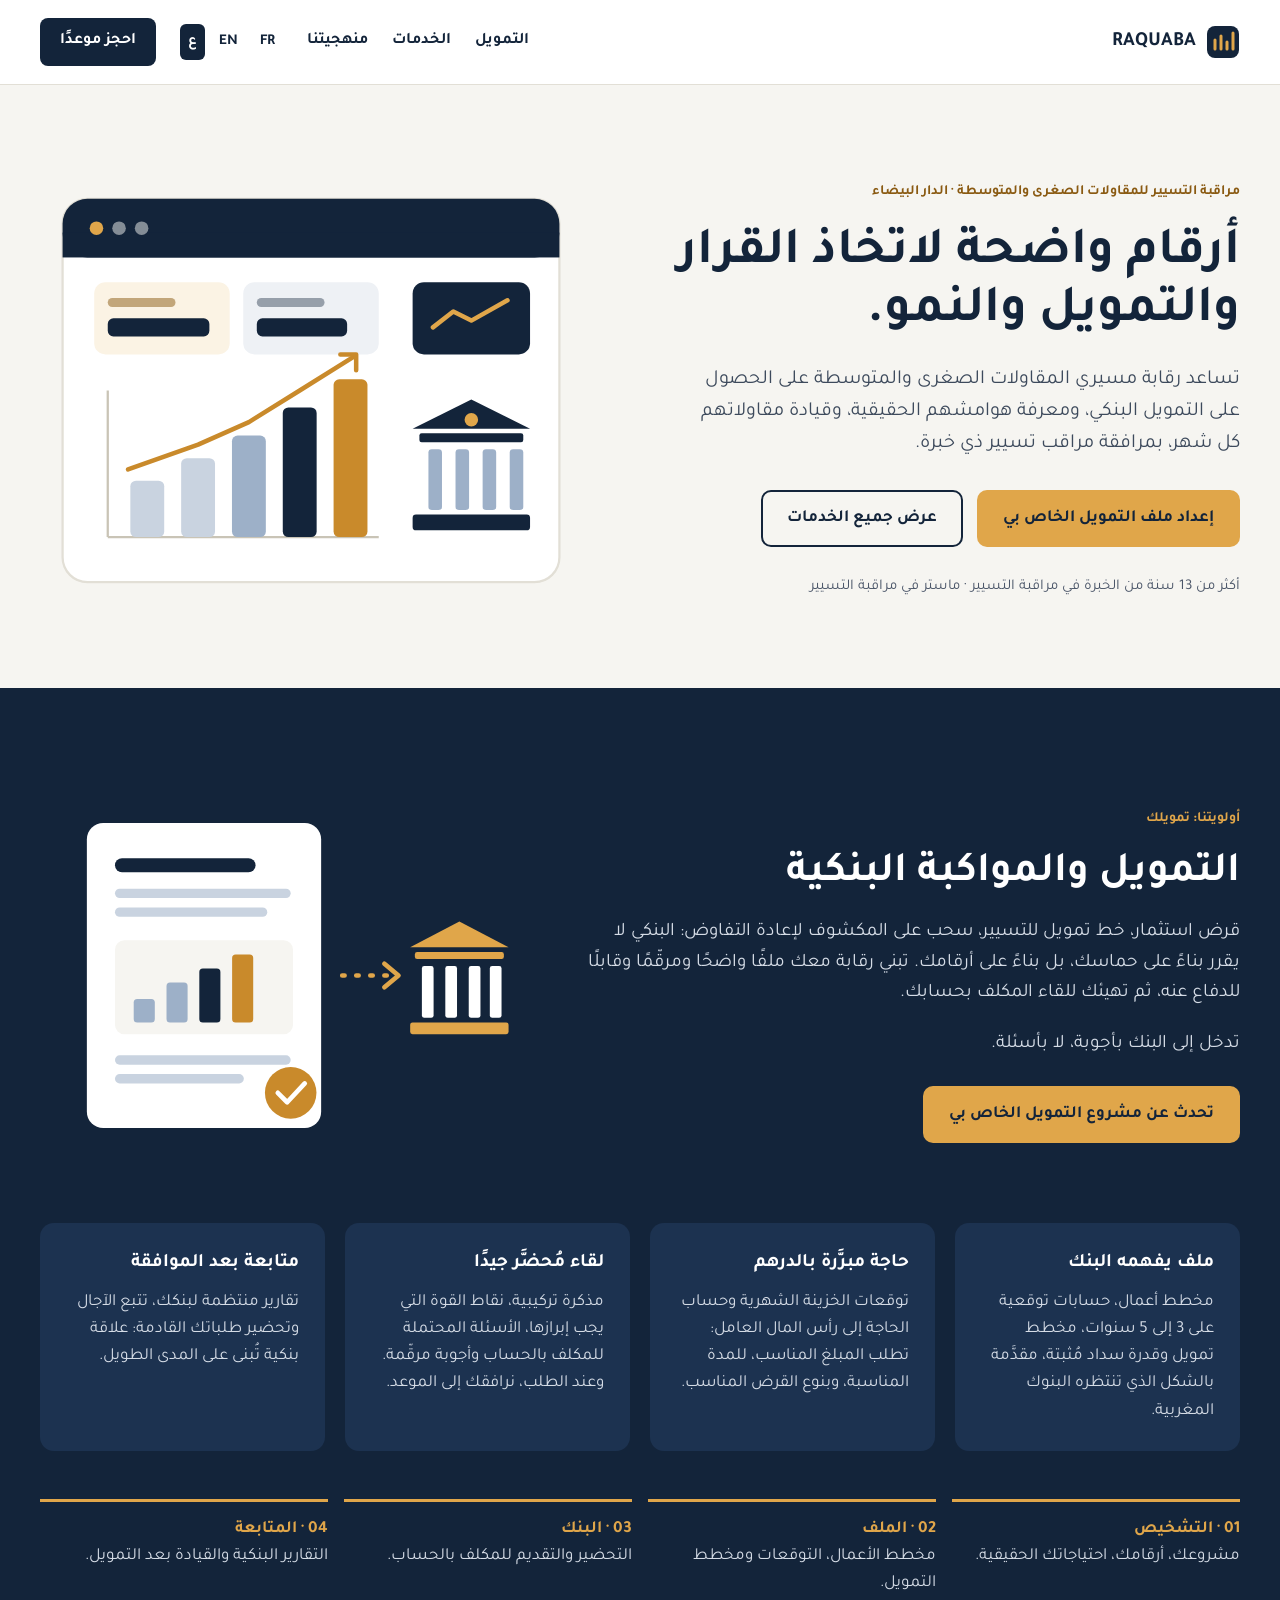
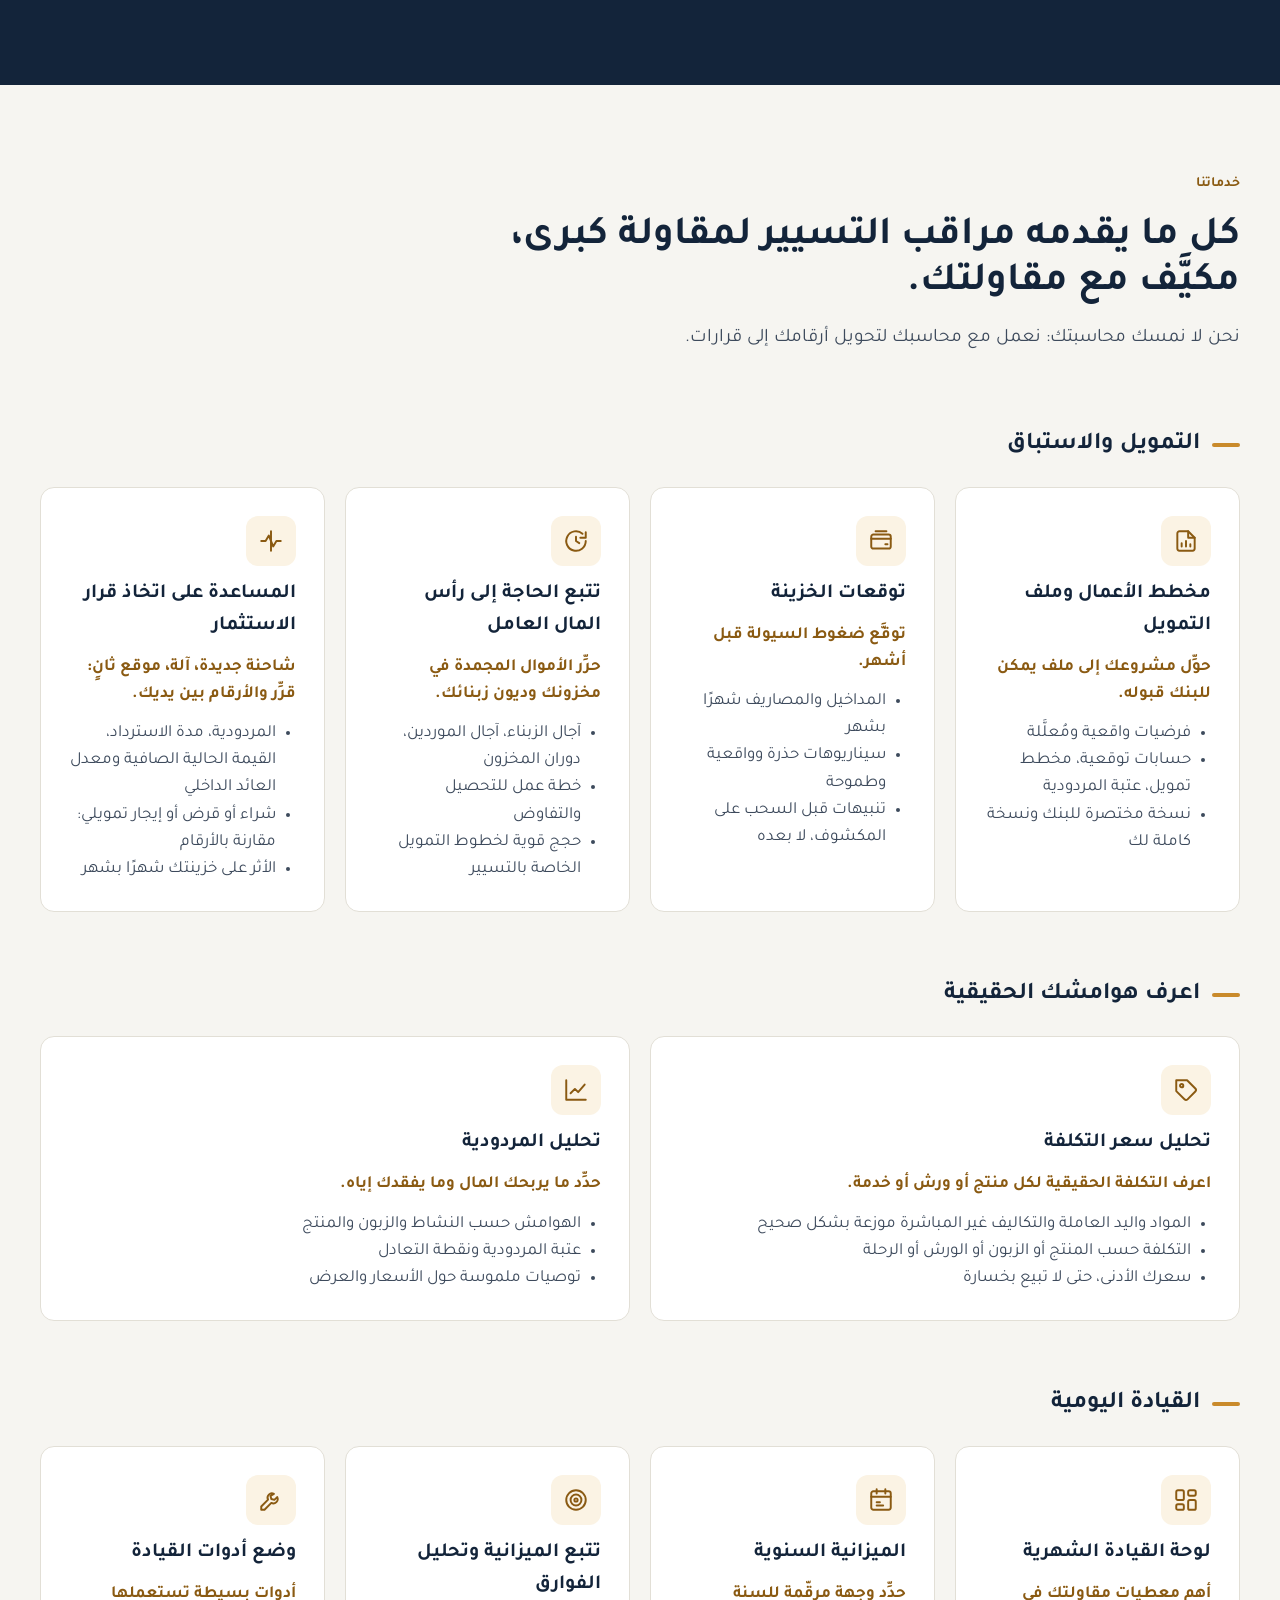
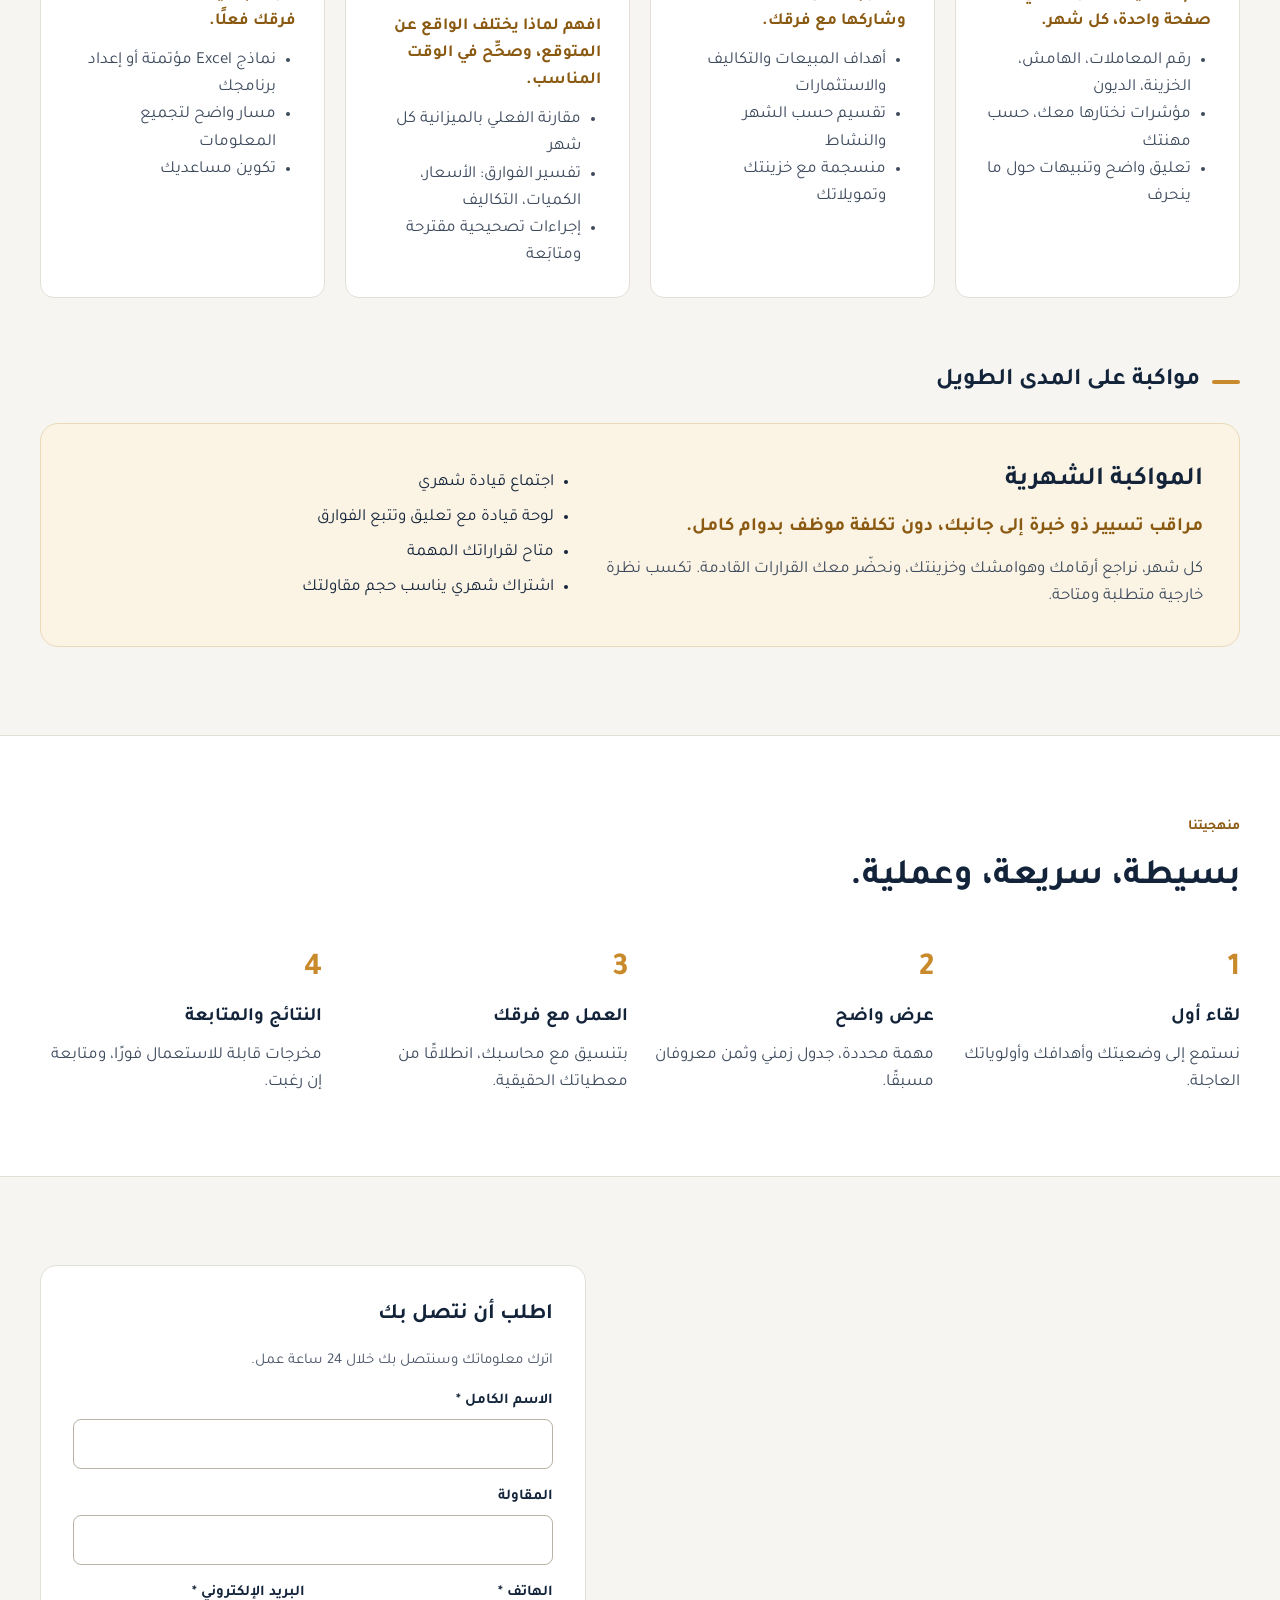
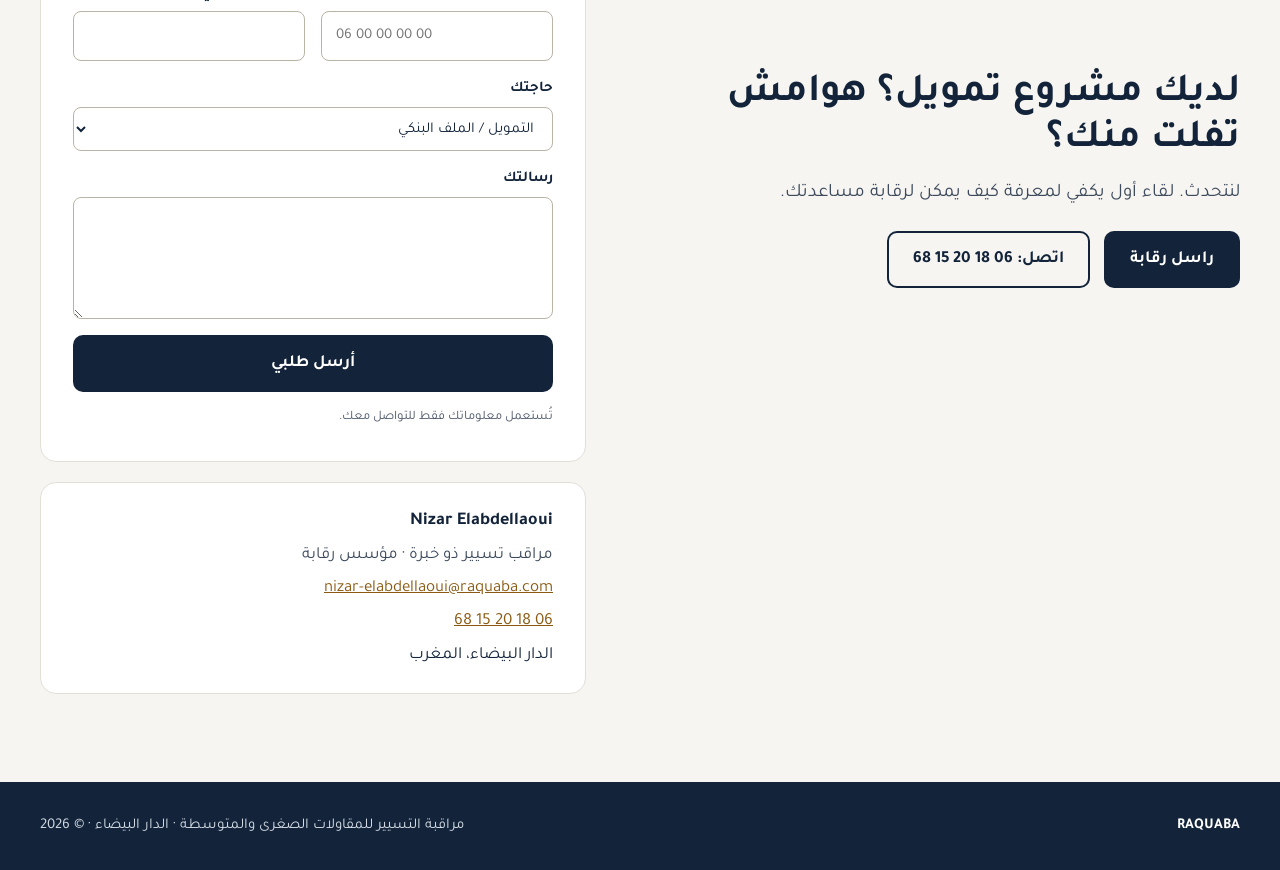
==== ar/index.html @ 6626627e "Create index.html" ====
<!doctype html>
<html lang="ar" dir="rtl">
<head>
<meta charset="utf-8">
<meta name="viewport" content="width=device-width, initial-scale=1">
<title>رقابة – مراقبة التسيير للمقاولات الصغرى والمتوسطة بالدار البيضاء</title>
<meta name="description" content="ترافق رقابة المقاولات الصغرى والمتوسطة بالمغرب: ملفات التمويل البنكي، مخطط الأعمال، سعر التكلفة، المردودية، لوحة القيادة، الميزانية، الخزينة والمواكبة الشهرية.">
<link rel="icon" href="data:image/svg+xml,%3Csvg xmlns='http://www.w3.org/2000/svg' viewBox='0 0 34 34'%3E%3Crect x='1' y='1' width='32' height='32' rx='8' fill='%2313243A'/%3E%3Cpath d='M9 24V15M15 24V11M21 24V17M27 24V8' stroke='%23E0A64A' stroke-width='3' stroke-linecap='round'/%3E%3C/svg%3E">
<link rel="preconnect" href="https://fonts.googleapis.com">
<link rel="stylesheet" href="https://fonts.googleapis.com/css2?family=Sora:wght@500;600;700&amp;family=Source+Sans+3:wght@400;600&amp;display=swap">
<link rel="stylesheet" href="../styles.css">
<link rel="alternate" hreflang="fr" href="https://www.raquaba.com/">
<link rel="alternate" hreflang="en" href="https://www.raquaba.com/en/">
<link rel="alternate" hreflang="ar" href="https://www.raquaba.com/ar/">
<link rel="stylesheet" href="https://fonts.googleapis.com/css2?family=Tajawal:wght@400;500;700&amp;display=swap">
</head>
<body>
<div class="k1">
<header class="k2">
<div class="k3">
<a href="#accueil" class="k4">
<svg width="34" height="34" viewBox="0 0 34 34" aria-hidden="true"><rect x="1" y="1" width="32" height="32" rx="8" fill="#13243A"></rect><path d="M9 24V15M15 24V11M21 24V17M27 24V8" stroke="#E0A64A" stroke-width="3" stroke-linecap="round"></path></svg>
<span class="k5">RAQUABA</span>
</a>
<nav aria-label="التنقل الرئيسي" class="k6">
<a href="#financement" class="k7">التمويل</a>
<a href="#services" class="k7">الخدمات</a>
<a href="#methode" class="k7">منهجيتنا</a>
<span class="lang" style="display: flex; gap: 6px; align-items: center; font-size: 15px"><a href="../" hreflang="fr" lang="fr" style="color: #13243A; text-decoration: none; padding: 6px 8px; border-radius: 6px">FR</a><a href="../en/" hreflang="en" lang="en" style="color: #13243A; text-decoration: none; padding: 6px 8px; border-radius: 6px">EN</a><a href="../ar/" hreflang="ar" lang="ar" style="color: #13243A; text-decoration: none; padding: 6px 8px; border-radius: 6px; background: #13243A; color: #FFFFFF">ع</a></span>
<a href="#contact" class="k8">احجز موعدًا</a>
</nav>
</div>
</header>
<section id="accueil" class="k9">
<div class="k10">
<p class="k11">مراقبة التسيير للمقاولات الصغرى والمتوسطة · الدار البيضاء</p>
<h1 class="k12">أرقام واضحة لاتخاذ القرار والتمويل والنمو.</h1>
<p class="k13">تساعد رقابة مسيري المقاولات الصغرى والمتوسطة على الحصول على التمويل البنكي، ومعرفة هوامشهم الحقيقية، وقيادة مقاولاتهم كل شهر، بمرافقة مراقب تسيير ذي خبرة.</p>
<div class="k14">
<a href="#financement" class="k15">إعداد ملف التمويل الخاص بي</a>
<a href="#services" class="k16">عرض جميع الخدمات</a>
</div>
<p class="k17">أكثر من 13 سنة من الخبرة في مراقبة التسيير · ماستر في مراقبة التسيير</p>
</div>
<figure class="k18">
<img src="../img/hero.svg" alt="رسم توضيحي: لوحة قيادة بمنحنى تصاعدي وبنك" width="480" height="400" style="width:100%;height:auto;display:block">
</figure>
</section>
<section id="financement" class="k19">
<div class="k20">
<div class="k21">
<div class="k22">
<p class="k23">أولويتنا: تمويلك</p>
<h2 class="k24">التمويل والمواكبة البنكية</h2>
<p class="k25">قرض استثمار، خط تمويل للتسيير، سحب على المكشوف لإعادة التفاوض: البنكي لا يقرر بناءً على حماسك، بل بناءً على أرقامك. تبني رقابة معك ملفًا واضحًا ومرقّمًا وقابلًا للدفاع عنه، ثم تهيئك للقاء المكلف بحسابك.</p>
<p class="k25">تدخل إلى البنك بأجوبة، لا بأسئلة.</p>
<div class="k26">
<a href="#contact" class="k15">تحدث عن مشروع التمويل الخاص بي</a>
</div>
</div>
<figure class="k27">
<img src="../img/dossier.svg" alt="رسم توضيحي: ملف تمويل يُسلَّم إلى بنك" width="420" height="340" style="width:100%;height:auto;display:block">
</figure>
</div>
<div class="k28">
<div class="k29">
<h3 class="k30">ملف يفهمه البنك</h3>
<p class="k31">مخطط أعمال، حسابات توقعية على 3 إلى 5 سنوات، مخطط تمويل وقدرة سداد مُثبتة، مقدَّمة بالشكل الذي تنتظره البنوك المغربية.</p>
</div>
<div class="k29">
<h3 class="k30">حاجة مبرَّرة بالدرهم</h3>
<p class="k31">توقعات الخزينة الشهرية وحساب الحاجة إلى رأس المال العامل: تطلب المبلغ المناسب، للمدة المناسبة، وبنوع القرض المناسب.</p>
</div>
<div class="k29">
<h3 class="k30">لقاء مُحضَّر جيدًا</h3>
<p class="k31">مذكرة تركيبية، نقاط القوة التي يجب إبرازها، الأسئلة المحتملة للمكلف بالحساب وأجوبة مرقّمة. وعند الطلب، نرافقك إلى الموعد.</p>
</div>
<div class="k29">
<h3 class="k30">متابعة بعد الموافقة</h3>
<p class="k31">تقارير منتظمة لبنكك، تتبع الآجال وتحضير طلباتك القادمة: علاقة بنكية تُبنى على المدى الطويل.</p>
</div>
</div>
<ol class="k32">
<li class="k33"><strong class="k34">01 · التشخيص</strong><br><span class="k35">مشروعك، أرقامك، احتياجاتك الحقيقية.</span></li>
<li class="k33"><strong class="k34">02 · الملف</strong><br><span class="k35">مخطط الأعمال، التوقعات ومخطط التمويل.</span></li>
<li class="k33"><strong class="k34">03 · البنك</strong><br><span class="k35">التحضير والتقديم للمكلف بالحساب.</span></li>
<li class="k33"><strong class="k34">04 · المتابعة</strong><br><span class="k35">التقارير البنكية والقيادة بعد التمويل.</span></li>
</ol>
</div>
</section>
<section id="services" class="k36">
<p class="k11">خدماتنا</p>
<h2 class="k37">كل ما يقدمه مراقب التسيير لمقاولة كبرى، مكيَّف مع مقاولتك.</h2>
<p class="k38">نحن لا نمسك محاسبتك: نعمل مع محاسبك لتحويل أرقامك إلى قرارات.</p>
</section>
<section aria-labelledby="g1" class="k39">
<h3 id="g1" class="k40"><span class="k41"></span>التمويل والاستباق</h3>
<div class="k42">
<article class="k43">
<div class="k44"><svg width="26" height="26" viewBox="0 0 24 24" fill="none" stroke="#8A5A12" stroke-width="1.8" stroke-linecap="round" stroke-linejoin="round" aria-hidden="true"><path d="M14 3H6a2 2 0 0 0-2 2v14a2 2 0 0 0 2 2h12a2 2 0 0 0 2-2V9z"></path><path d="M14 3v6h6M8 17v-3M12 17v-5M16 17v-2"></path></svg></div>
<h4 class="k45">مخطط الأعمال وملف التمويل</h4>
<p class="k46">حوِّل مشروعك إلى ملف يمكن للبنك قبوله.</p>
<ul class="k47">
<li>فرضيات واقعية ومُعلَّلة</li>
<li>حسابات توقعية، مخطط تمويل، عتبة المردودية</li>
<li>نسخة مختصرة للبنك ونسخة كاملة لك</li>
</ul>
</article>
<article class="k43">
<div class="k44"><svg width="26" height="26" viewBox="0 0 24 24" fill="none" stroke="#8A5A12" stroke-width="1.8" stroke-linecap="round" stroke-linejoin="round" aria-hidden="true"><rect x="3" y="6" width="18" height="13" rx="2"></rect><path d="M3 10h18M16 15h2"></path><path d="M7 3h10"></path></svg></div>
<h4 class="k45">توقعات الخزينة</h4>
<p class="k46">توقَّع ضغوط السيولة قبل أشهر.</p>
<ul class="k47">
<li>المداخيل والمصاريف شهرًا بشهر</li>
<li>سيناريوهات حذرة وواقعية وطموحة</li>
<li>تنبيهات قبل السحب على المكشوف، لا بعده</li>
</ul>
</article>
<article class="k43">
<div class="k44"><svg width="26" height="26" viewBox="0 0 24 24" fill="none" stroke="#8A5A12" stroke-width="1.8" stroke-linecap="round" stroke-linejoin="round" aria-hidden="true"><path d="M21 12a9 9 0 1 1-3-6.7"></path><path d="M21 4v5h-5"></path><path d="M12 8v4l3 2"></path></svg></div>
<h4 class="k45">تتبع الحاجة إلى رأس المال العامل</h4>
<p class="k46">حرِّر الأموال المجمدة في مخزونك وديون زبنائك.</p>
<ul class="k47">
<li>آجال الزبناء، آجال الموردين، دوران المخزون</li>
<li>خطة عمل للتحصيل والتفاوض</li>
<li>حجج قوية لخطوط التمويل الخاصة بالتسيير</li>
</ul>
</article>
<article class="k43">
<div class="k44"><svg width="26" height="26" viewBox="0 0 24 24" fill="none" stroke="#8A5A12" stroke-width="1.8" stroke-linecap="round" stroke-linejoin="round" aria-hidden="true"><path d="M12 3v18M3 12h4l3-5 4 10 3-5h4"></path></svg></div>
<h4 class="k45">المساعدة على اتخاذ قرار الاستثمار</h4>
<p class="k46">شاحنة جديدة، آلة، موقع ثانٍ: قرِّر والأرقام بين يديك.</p>
<ul class="k47">
<li>المردودية، مدة الاسترداد، القيمة الحالية الصافية ومعدل العائد الداخلي</li>
<li>شراء أو قرض أو إيجار تمويلي: مقارنة بالأرقام</li>
<li>الأثر على خزينتك شهرًا بشهر</li>
</ul>
</article>
</div>
</section>
<section aria-labelledby="g2" class="k39">
<h3 id="g2" class="k40"><span class="k41"></span>اعرف هوامشك الحقيقية</h3>
<div class="k42">
<article class="k43">
<div class="k44"><svg width="26" height="26" viewBox="0 0 24 24" fill="none" stroke="#8A5A12" stroke-width="1.8" stroke-linecap="round" stroke-linejoin="round" aria-hidden="true"><path d="M20.6 13.4 13.4 20.6a2 2 0 0 1-2.8 0L3 13V3h10l7.6 7.6a2 2 0 0 1 0 2.8z"></path><circle cx="8" cy="8" r="1.5"></circle></svg></div>
<h4 class="k45">تحليل سعر التكلفة</h4>
<p class="k46">اعرف التكلفة الحقيقية لكل منتج أو ورش أو خدمة.</p>
<ul class="k47">
<li>المواد واليد العاملة والتكاليف غير المباشرة موزعة بشكل صحيح</li>
<li>التكلفة حسب المنتج أو الزبون أو الورش أو الرحلة</li>
<li>سعرك الأدنى، حتى لا تبيع بخسارة</li>
</ul>
</article>
<article class="k43">
<div class="k44"><svg width="26" height="26" viewBox="0 0 24 24" fill="none" stroke="#8A5A12" stroke-width="1.8" stroke-linecap="round" stroke-linejoin="round" aria-hidden="true"><path d="M3 3v18h18"></path><path d="M7 15l4-4 3 3 6-7"></path></svg></div>
<h4 class="k45">تحليل المردودية</h4>
<p class="k46">حدِّد ما يربحك المال وما يفقدك إياه.</p>
<ul class="k47">
<li>الهوامش حسب النشاط والزبون والمنتج</li>
<li>عتبة المردودية ونقطة التعادل</li>
<li>توصيات ملموسة حول الأسعار والعرض</li>
</ul>
</article>
</div>
</section>
<section aria-labelledby="g3" class="k39">
<h3 id="g3" class="k40"><span class="k41"></span>القيادة اليومية</h3>
<div class="k42">
<article class="k43">
<div class="k44"><svg width="26" height="26" viewBox="0 0 24 24" fill="none" stroke="#8A5A12" stroke-width="1.8" stroke-linecap="round" stroke-linejoin="round" aria-hidden="true"><rect x="3" y="3" width="7" height="9" rx="1.5"></rect><rect x="14" y="3" width="7" height="5" rx="1.5"></rect><rect x="14" y="12" width="7" height="9" rx="1.5"></rect><rect x="3" y="16" width="7" height="5" rx="1.5"></rect></svg></div>
<h4 class="k45">لوحة القيادة الشهرية</h4>
<p class="k46">أهم معطيات مقاولتك في صفحة واحدة، كل شهر.</p>
<ul class="k47">
<li>رقم المعاملات، الهامش، الخزينة، الديون</li>
<li>مؤشرات نختارها معك، حسب مهنتك</li>
<li>تعليق واضح وتنبيهات حول ما ينحرف</li>
</ul>
</article>
<article class="k43">
<div class="k44"><svg width="26" height="26" viewBox="0 0 24 24" fill="none" stroke="#8A5A12" stroke-width="1.8" stroke-linecap="round" stroke-linejoin="round" aria-hidden="true"><rect x="3" y="4" width="18" height="17" rx="2"></rect><path d="M3 9h18M8 2v4M16 2v4M8 14h3M8 17h6"></path></svg></div>
<h4 class="k45">الميزانية السنوية</h4>
<p class="k46">حدِّد وجهة مرقّمة للسنة وشاركها مع فرقك.</p>
<ul class="k47">
<li>أهداف المبيعات والتكاليف والاستثمارات</li>
<li>تقسيم حسب الشهر والنشاط</li>
<li>منسجمة مع خزينتك وتمويلاتك</li>
</ul>
</article>
<article class="k43">
<div class="k44"><svg width="26" height="26" viewBox="0 0 24 24" fill="none" stroke="#8A5A12" stroke-width="1.8" stroke-linecap="round" stroke-linejoin="round" aria-hidden="true"><circle cx="12" cy="12" r="9"></circle><circle cx="12" cy="12" r="5"></circle><circle cx="12" cy="12" r="1.5"></circle></svg></div>
<h4 class="k45">تتبع الميزانية وتحليل الفوارق</h4>
<p class="k46">افهم لماذا يختلف الواقع عن المتوقع، وصحِّح في الوقت المناسب.</p>
<ul class="k47">
<li>مقارنة الفعلي بالميزانية كل شهر</li>
<li>تفسير الفوارق: الأسعار، الكميات، التكاليف</li>
<li>إجراءات تصحيحية مقترحة ومتابَعة</li>
</ul>
</article>
<article class="k43">
<div class="k44"><svg width="26" height="26" viewBox="0 0 24 24" fill="none" stroke="#8A5A12" stroke-width="1.8" stroke-linecap="round" stroke-linejoin="round" aria-hidden="true"><path d="M14.7 6.3a4 4 0 0 0-5.4 5.4L3 18v3h3l6.3-6.3a4 4 0 0 0 5.4-5.4l-2.6 2.6-2.8-.8-.8-2.8z"></path></svg></div>
<h4 class="k45">وضع أدوات القيادة</h4>
<p class="k46">أدوات بسيطة تستعملها فرقك فعلًا.</p>
<ul class="k47">
<li>نماذج Excel مؤتمتة أو إعداد برنامجك</li>
<li>مسار واضح لتجميع المعلومات</li>
<li>تكوين مساعديك</li>
</ul>
</article>
</div>
</section>
<section aria-labelledby="g4" class="k48">
<h3 id="g4" class="k40"><span class="k41"></span>مواكبة على المدى الطويل</h3>
<article class="k49">
<div class="k50">
<h4 class="k51">المواكبة الشهرية</h4>
<p class="k52">مراقب تسيير ذو خبرة إلى جانبك، دون تكلفة موظف بدوام كامل.</p>
<p class="k53">كل شهر، نراجع أرقامك وهوامشك وخزينتك، ونحضّر معك القرارات القادمة. تكسب نظرة خارجية متطلبة ومتاحة.</p>
</div>
<ul class="k54">
<li>اجتماع قيادة شهري</li>
<li>لوحة قيادة مع تعليق وتتبع الفوارق</li>
<li>متاح لقراراتك المهمة</li>
<li>اشتراك شهري يناسب حجم مقاولتك</li>
</ul>
</article>
</section>
<section id="methode" class="k55">
<div class="k56">
<div class="k57">
<p class="k11">منهجيتنا</p>
<h2 class="k58">بسيطة، سريعة، وعملية.</h2>
</div>
<ol class="k59">
<li class="k60"><span class="k61">1</span><strong class="k62">لقاء أول</strong><span class="k63">نستمع إلى وضعيتك وأهدافك وأولوياتك العاجلة.</span></li>
<li class="k60"><span class="k61">2</span><strong class="k62">عرض واضح</strong><span class="k63">مهمة محددة، جدول زمني وثمن معروفان مسبقًا.</span></li>
<li class="k60"><span class="k61">3</span><strong class="k62">العمل مع فرقك</strong><span class="k63">بتنسيق مع محاسبك، انطلاقًا من معطياتك الحقيقية.</span></li>
<li class="k60"><span class="k61">4</span><strong class="k62">النتائج والمتابعة</strong><span class="k63">مخرجات قابلة للاستعمال فورًا، ومتابعة إن رغبت.</span></li>
</ol>
</div>
</section>
<section id="contact" class="k64">
<div class="k65">
<h2 class="k66">لديك مشروع تمويل؟ هوامش تفلت منك؟</h2>
<p class="k67">لنتحدث. لقاء أول يكفي لمعرفة كيف يمكن لرقابة مساعدتك.</p>
<div class="k26">
<a href="mailto:nizar-elabdellaoui@raquaba.com" class="k68">راسل رقابة</a>
<a href="tel:+212618201568" class="k16">اتصل: 06 18 20 15 68</a>
</div>
</div>
<div class="k69">
<form id="lead-form" action="https://docs.google.com/forms/d/e/1FAIpQLScDGaFM1QpP3_GeZGRz48p5IR_irB0QYR5ECFLorAMsjhHCig/formResponse" method="POST" target="gf-sink" aria-labelledby="form-titre" class="k70">
<h3 id="form-titre" class="k71">اطلب أن نتصل بك</h3>
<p class="k72">اترك معلوماتك وسنتصل بك خلال 24 ساعة عمل.</p>
<label for="f-nom" class="k73">الاسم الكامل *
<input id="f-nom" name="entry.403855377" type="text" required autocomplete="name" class="k74">
</label>
<label for="f-entreprise" class="k73">المقاولة
<input id="f-entreprise" name="entry.327967625" type="text" autocomplete="organization" class="k74">
</label>
<div class="k75">
<label for="f-tel" class="k73">الهاتف *
<input id="f-tel" name="entry.511395440" type="tel" required autocomplete="tel" placeholder="06 00 00 00 00" class="k74">
</label>
<label for="f-email" class="k73">البريد الإلكتروني *
<input id="f-email" name="entry.851002025" type="email" required autocomplete="email" class="k74">
</label>
</div>
<label for="f-besoin" class="k73">حاجتك
<select id="f-besoin" name="entry.856353566" class="k74">
<option value="Financement / dossier bancaire">التمويل / الملف البنكي</option>
<option value="Coût de revient et rentabilité">سعر التكلفة والمردودية</option>
<option value="Tableau de bord et budget">لوحة القيادة والميزانية</option>
<option value="Trésorerie et BFR">الخزينة ورأس المال العامل</option>
<option value="Accompagnement mensuel">المواكبة الشهرية</option>
<option value="Autre">أخرى</option>
</select>
</label>
<label for="f-message" class="k73">رسالتك
<textarea id="f-message" name="entry.484109519" rows="4" class="k76"></textarea>
</label>
<button type="submit" class="k77">أرسل طلبي</button>
<p id="form-merci" role="status" class="k78">شكرًا! تم إرسال طلبك بنجاح، وسنتصل بك قريبًا.</p>
<p class="k79">تُستعمل معلوماتك فقط للتواصل معك.</p>
</form>
<address class="k80">
<strong class="k81">Nizar Elabdellaoui</strong>
<span class="k63">مراقب تسيير ذو خبرة · مؤسس رقابة</span>
<a href="mailto:nizar-elabdellaoui@raquaba.com">nizar-elabdellaoui@raquaba.com</a>
<a href="tel:+212618201568">06 18 20 15 68</a>
<span>الدار البيضاء، المغرب</span>
</address>
</div>
</section>
<footer class="k82">
<div class="k83">
<span class="k84">RAQUABA</span>
<span>مراقبة التسيير للمقاولات الصغرى والمتوسطة · الدار البيضاء · © 2026</span>
</div>
</footer>
</div>
<iframe name="gf-sink" title="إرسال" class="k85"></iframe>
<script>
document.getElementById('lead-form').addEventListener('submit', function () {
  var f = this;
  setTimeout(function () { f.reset(); document.getElementById('form-merci').style.display = 'block'; }, 400);
});
</script>
</body>
</html>
---- styles.css ----
body{margin:0;background:#F6F5F1}
a{color:#8A5A12}a:hover{color:#5E3D0B}
html{scroll-behavior:smooth}
.k1{font-family: 'Source Sans 3', system-ui, sans-serif; color: #13243A; background: #F6F5F1; font-size: 17px; line-height: 1.6}
.k2{background: #FFFFFF; border-bottom: 1px solid #E2DFD6}
.k3{max-width: 1200px; margin: 0 auto; padding: 18px 24px; display: flex; flex-wrap: wrap; align-items: center; justify-content: space-between; gap: 16px}
.k4{display: flex; align-items: center; gap: 10px; text-decoration: none; color: #13243A}
.k5{font-family: 'Sora', sans-serif; font-weight: 700; font-size: 20px; letter-spacing: 0.08em}
.k6{display: flex; flex-wrap: wrap; align-items: center; gap: 24px; font-weight: 600; font-size: 16px}
.k7{color: #13243A; text-decoration: none}
.k8{background: #13243A; color: #FFFFFF; text-decoration: none; padding: 11px 20px; border-radius: 8px}
.k9{max-width: 1200px; margin: 0 auto; padding: 80px 24px 72px; display: flex; flex-wrap: wrap; align-items: center; gap: 56px}
.k10{flex: 1 1 480px; min-width: 0; display: flex; flex-direction: column; gap: 22px}
.k11{margin: 0; font-weight: 600; color: #8A5A12; text-transform: uppercase; letter-spacing: 0.12em; font-size: 14px}
.k12{margin: 0; font-family: 'Sora', sans-serif; font-weight: 700; font-size: 52px; line-height: 1.12; letter-spacing: -0.02em}
.k13{margin: 0; font-size: 20px; color: #3D4A5C; max-width: 560px}
.k14{display: flex; flex-wrap: wrap; gap: 14px; margin-top: 8px}
.k15{background: #E0A64A; color: #13243A; text-decoration: none; font-weight: 700; padding: 15px 26px; border-radius: 10px}
.k16{border: 2px solid #13243A; color: #13243A; text-decoration: none; font-weight: 700; padding: 13px 24px; border-radius: 10px}
.k17{margin: 6px 0 0; font-size: 15px; color: #4A5568}
.k18{flex: 1 1 420px; min-width: 0; margin: 0}
.k19{background: #13243A; color: #FFFFFF}
.k20{max-width: 1200px; margin: 0 auto; padding: 88px 24px; display: flex; flex-direction: column; gap: 48px}
.k21{display: flex; flex-wrap: wrap; gap: 56px; align-items: center}
.k22{flex: 1 1 520px; min-width: 0; display: flex; flex-direction: column; gap: 20px}
.k23{margin: 0; font-weight: 600; color: #E0A64A; text-transform: uppercase; letter-spacing: 0.12em; font-size: 14px}
.k24{margin: 0; font-family: 'Sora', sans-serif; font-weight: 700; font-size: 42px; line-height: 1.15; letter-spacing: -0.01em}
.k25{margin: 0; font-size: 19px; color: #D5DCE6}
.k26{display: flex; flex-wrap: wrap; gap: 14px; margin-top: 6px}
.k27{flex: 1 1 360px; min-width: 0; margin: 0}
.k28{display: grid; grid-template-columns: repeat(auto-fit, minmax(260px, 1fr)); gap: 20px}
.k29{background: #1C3250; border-radius: 14px; padding: 26px; display: flex; flex-direction: column; gap: 10px}
.k30{margin: 0; font-family: 'Sora', sans-serif; font-size: 19px; color: #FFFFFF}
.k31{margin: 0; color: #D5DCE6}
.k32{margin: 0; padding: 0; list-style: none; display: grid; grid-template-columns: repeat(auto-fit, minmax(220px, 1fr)); gap: 16px}
.k33{border-top: 3px solid #E0A64A; padding-top: 14px}
.k34{font-family: 'Sora', sans-serif; color: #E0A64A}
.k35{color: #D5DCE6}
.k36{max-width: 1200px; margin: 0 auto; padding: 88px 24px 40px; display: flex; flex-direction: column; gap: 18px}
.k37{margin: 0; font-family: 'Sora', sans-serif; font-weight: 700; font-size: 40px; line-height: 1.15; letter-spacing: -0.01em; max-width: 760px}
.k38{margin: 0; font-size: 19px; color: #3D4A5C; max-width: 760px}
.k39{max-width: 1200px; margin: 0 auto; padding: 32px 24px; display: flex; flex-direction: column; gap: 22px}
.k40{margin: 0; font-family: 'Sora', sans-serif; font-size: 24px; display: flex; align-items: center; gap: 12px}
.k41{width: 28px; height: 4px; background: #C98A2B; border-radius: 2px}
.k42{display: grid; grid-template-columns: repeat(auto-fit, minmax(270px, 1fr)); gap: 20px}
.k43{background: #FFFFFF; border: 1px solid #E2DFD6; border-radius: 14px; padding: 28px; display: flex; flex-direction: column; gap: 12px}
.k44{width: 50px; height: 50px; border-radius: 12px; background: #FBF3E4; display: flex; align-items: center; justify-content: center}
.k45{margin: 0; font-family: 'Sora', sans-serif; font-size: 20px}
.k46{margin: 0; font-weight: 600; color: #8A5A12}
.k47{margin: 0; padding-inline-start: 20px; color: #3D4A5C}
.k48{max-width: 1200px; margin: 0 auto; padding: 32px 24px 88px; display: flex; flex-direction: column; gap: 22px}
.k49{background: #FBF3E4; border: 1px solid #EAD9B8; border-radius: 18px; padding: 36px; display: flex; flex-wrap: wrap; gap: 32px; align-items: center}
.k50{flex: 1 1 460px; min-width: 0; display: flex; flex-direction: column; gap: 12px}
.k51{margin: 0; font-family: 'Sora', sans-serif; font-size: 26px}
.k52{margin: 0; font-weight: 600; color: #8A5A12; font-size: 19px}
.k53{margin: 0; color: #3D4A5C}
.k54{flex: 1 1 340px; min-width: 0; margin: 0; padding-inline-start: 20px; color: #13243A; display: flex; flex-direction: column; gap: 8px}
.k55{background: #FFFFFF; border-top: 1px solid #E2DFD6; border-bottom: 1px solid #E2DFD6}
.k56{max-width: 1200px; margin: 0 auto; padding: 80px 24px; display: flex; flex-direction: column; gap: 36px}
.k57{display: flex; flex-direction: column; gap: 12px}
.k58{margin: 0; font-family: 'Sora', sans-serif; font-weight: 700; font-size: 36px}
.k59{margin: 0; padding: 0; list-style: none; display: grid; grid-template-columns: repeat(auto-fit, minmax(230px, 1fr)); gap: 24px}
.k60{display: flex; flex-direction: column; gap: 8px}
.k61{font-family: 'Sora', sans-serif; font-weight: 700; font-size: 32px; color: #C98A2B}
.k62{font-size: 19px}
.k63{color: #3D4A5C}
.k64{max-width: 1200px; margin: 0 auto; padding: 88px 24px; display: flex; flex-wrap: wrap; gap: 48px; align-items: center}
.k65{flex: 1 1 480px; min-width: 0; display: flex; flex-direction: column; gap: 16px}
.k66{margin: 0; font-family: 'Sora', sans-serif; font-weight: 700; font-size: 40px; line-height: 1.15}
.k67{margin: 0; font-size: 19px; color: #3D4A5C}
.k68{background: #13243A; color: #FFFFFF; text-decoration: none; font-weight: 700; padding: 15px 26px; border-radius: 10px}
.k69{flex: 1 1 420px; min-width: 0; display: flex; flex-direction: column; gap: 20px}
.k70{background: #FFFFFF; border: 1px solid #E2DFD6; border-radius: 16px; padding: 32px; display: flex; flex-direction: column; gap: 16px}
.k71{margin: 0; font-family: 'Sora', sans-serif; font-size: 22px}
.k72{margin: 0; color: #4A5568; font-size: 15px}
.k73{display: flex; flex-direction: column; gap: 6px; font-weight: 600; font-size: 15px}
.k74{font: inherit; font-weight: 400; padding: 12px 14px; border: 1px solid #B9B4A6; border-radius: 8px; background: #FFFFFF; color: #13243A; min-height: 44px; box-sizing: border-box}
.k75{display: grid; grid-template-columns: repeat(auto-fit, minmax(180px, 1fr)); gap: 16px}
.k76{font: inherit; font-weight: 400; padding: 12px 14px; border: 1px solid #B9B4A6; border-radius: 8px; background: #FFFFFF; color: #13243A; resize: vertical; box-sizing: border-box}
.k77{font: inherit; font-weight: 700; background: #13243A; color: #FFFFFF; border: 0; border-radius: 10px; padding: 15px 26px; min-height: 48px; cursor: pointer}
.k78{margin: 0; font-weight: 600; color: #1F6B3A; display: none}
.k79{margin: 0; font-size: 13px; color: #4A5568}
.k80{font-style: normal; background: #FFFFFF; border: 1px solid #E2DFD6; border-radius: 16px; padding: 24px 32px; display: flex; flex-direction: column; gap: 6px}
.k81{font-family: 'Sora', sans-serif; font-size: 18px}
.k82{background: #13243A; color: #D5DCE6}
.k83{max-width: 1200px; margin: 0 auto; padding: 32px 24px; display: flex; flex-wrap: wrap; justify-content: space-between; gap: 12px; font-size: 15px}
.k84{font-family: 'Sora', sans-serif; font-weight: 700; color: #FFFFFF; letter-spacing: 0.08em}
.k85{display:none}
@media (max-width:640px){h1{font-size:36px!important}h2{font-size:30px!important}}
[dir=rtl] body, [dir=rtl] h1, [dir=rtl] h2, [dir=rtl] h3, [dir=rtl] h4, [dir=rtl] strong, [dir=rtl] span, [dir=rtl] p, [dir=rtl] a, [dir=rtl] li, [dir=rtl] label, [dir=rtl] button, [dir=rtl] input, [dir=rtl] select, [dir=rtl] textarea{font-family:'Tajawal','Source Sans 3',system-ui,sans-serif!important;letter-spacing:0!important}
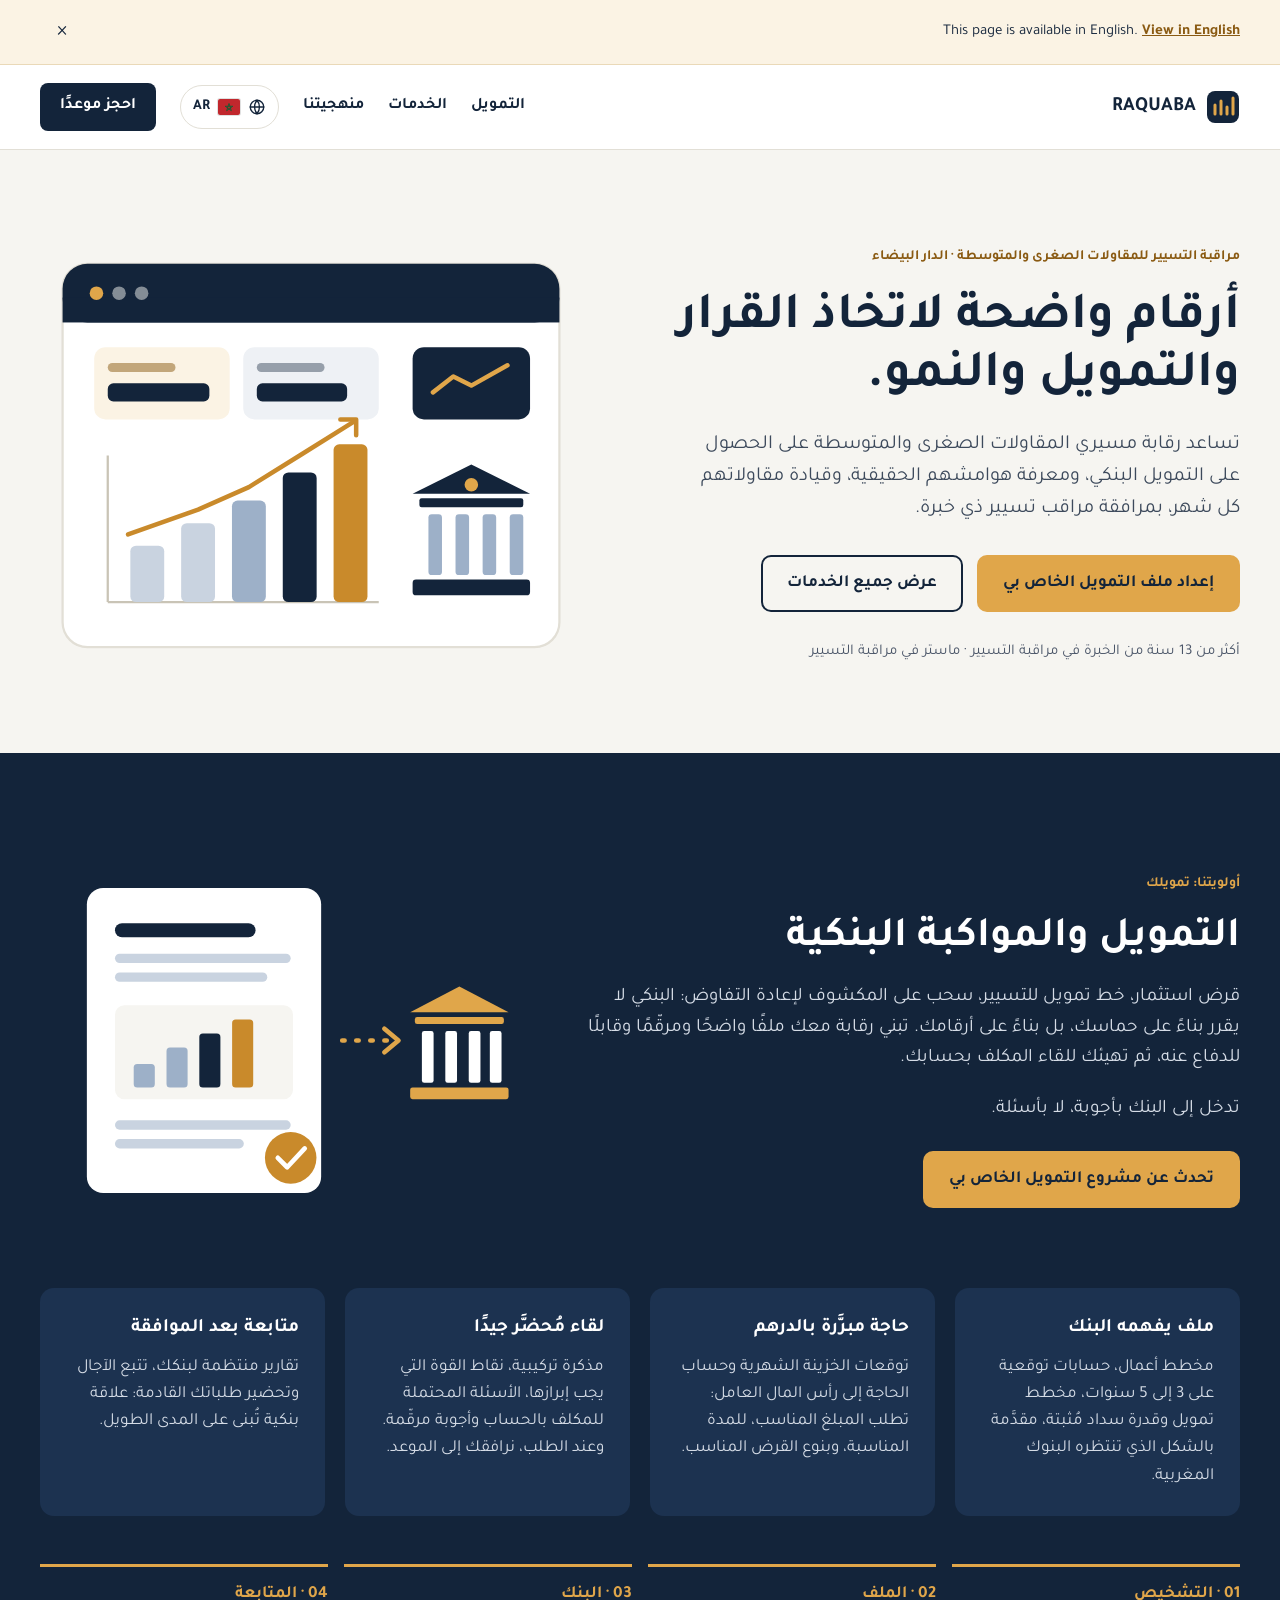
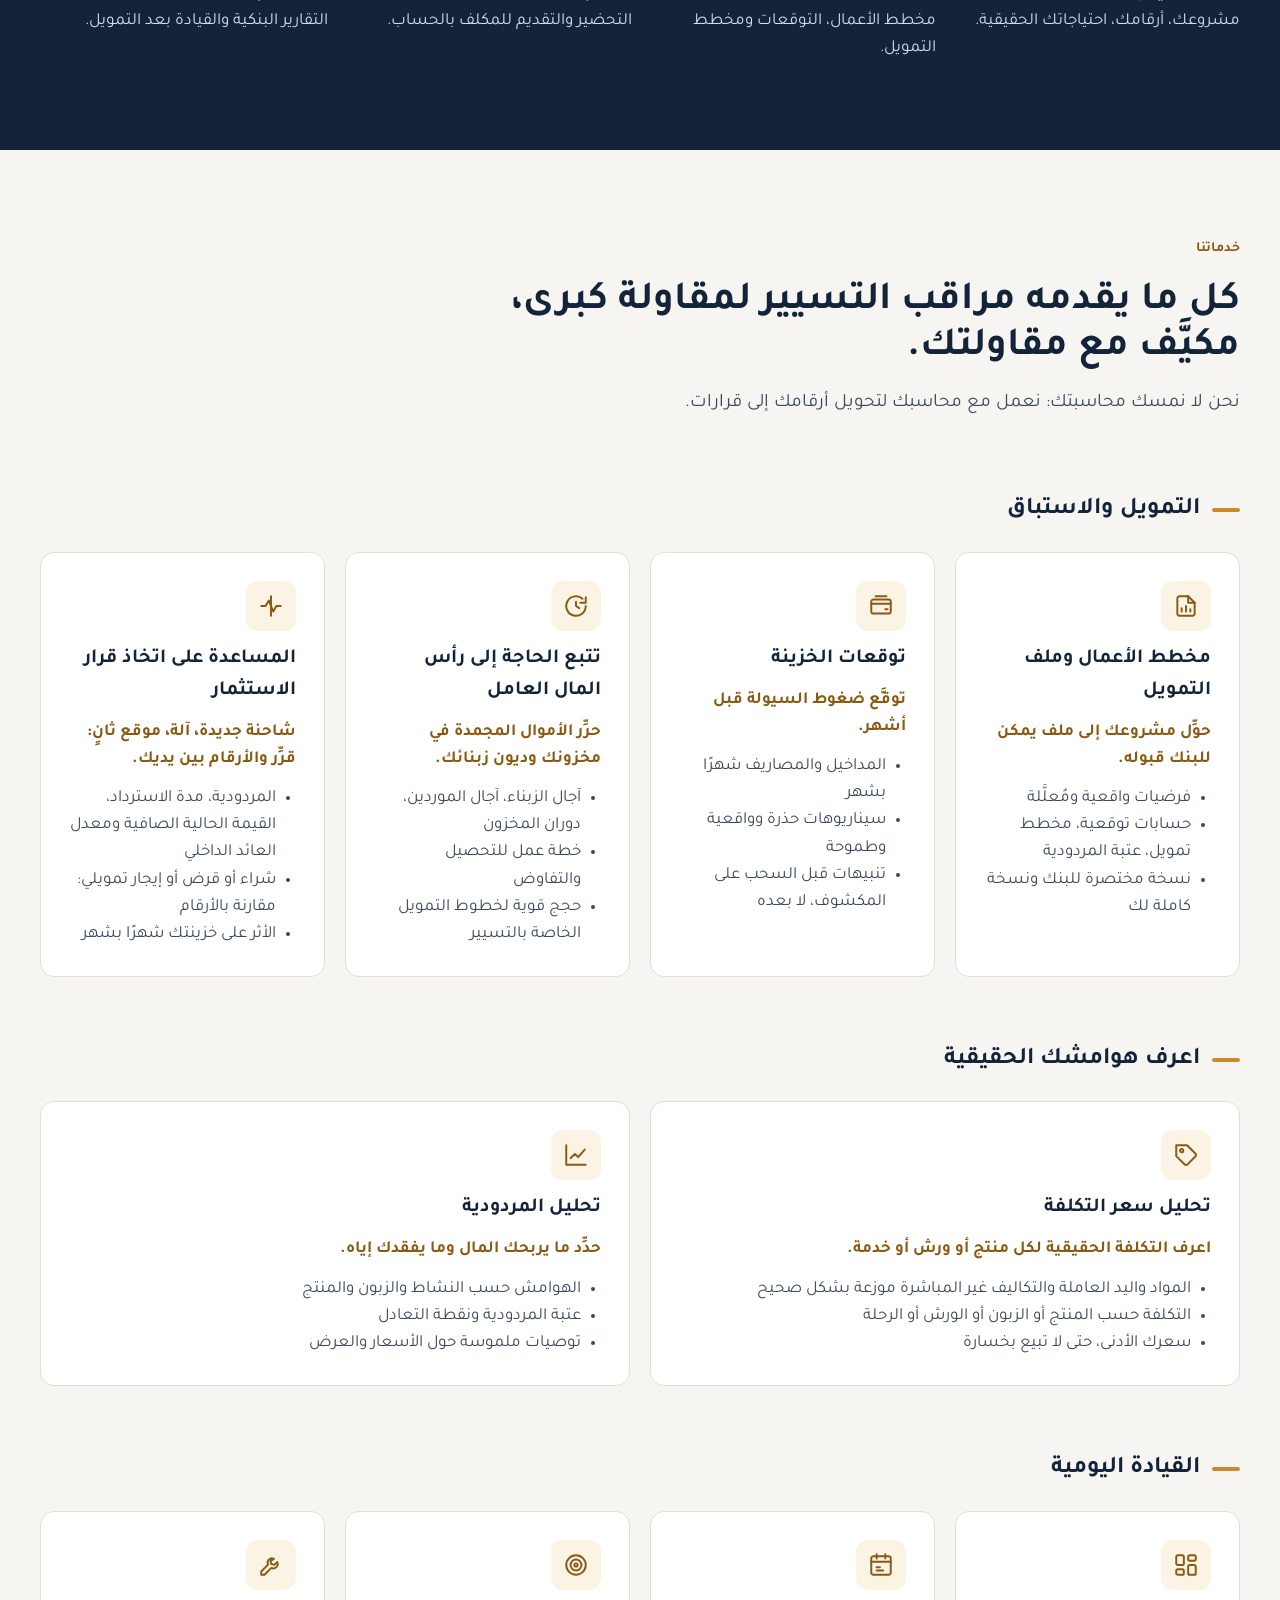
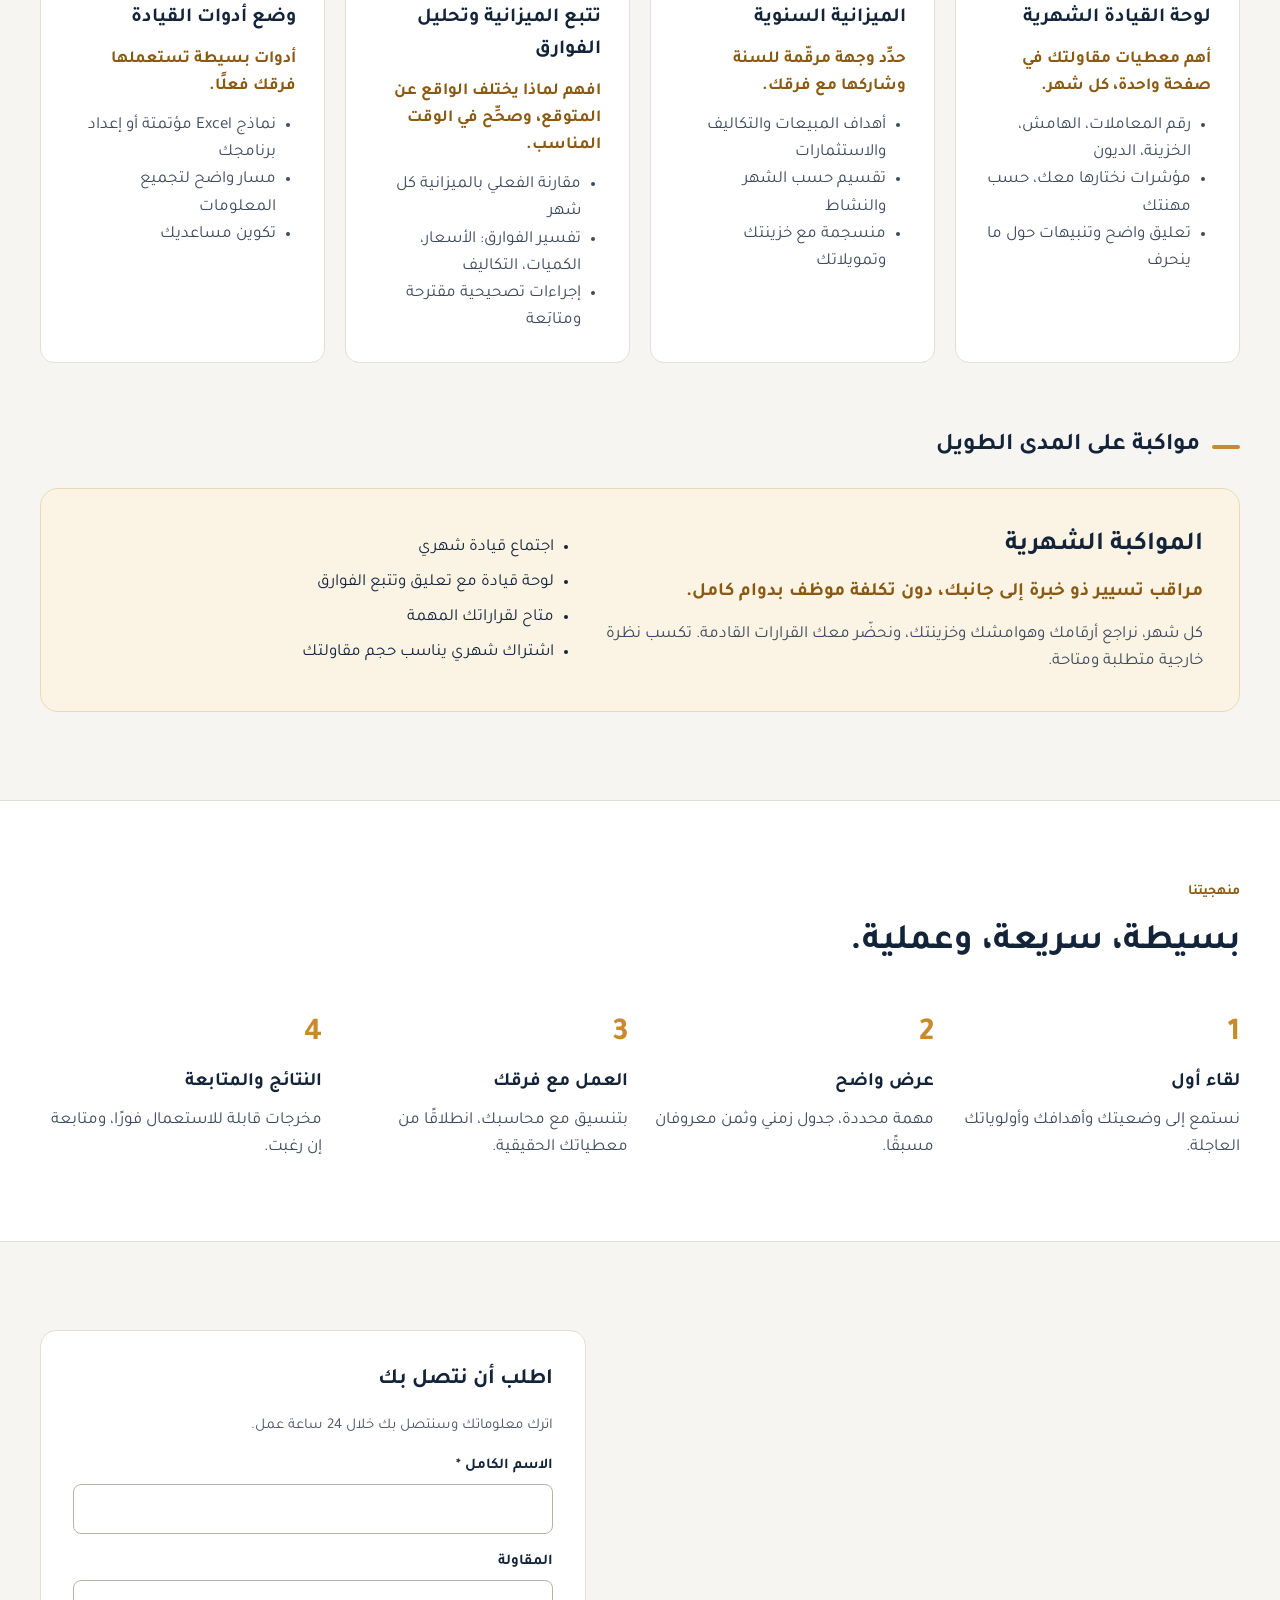
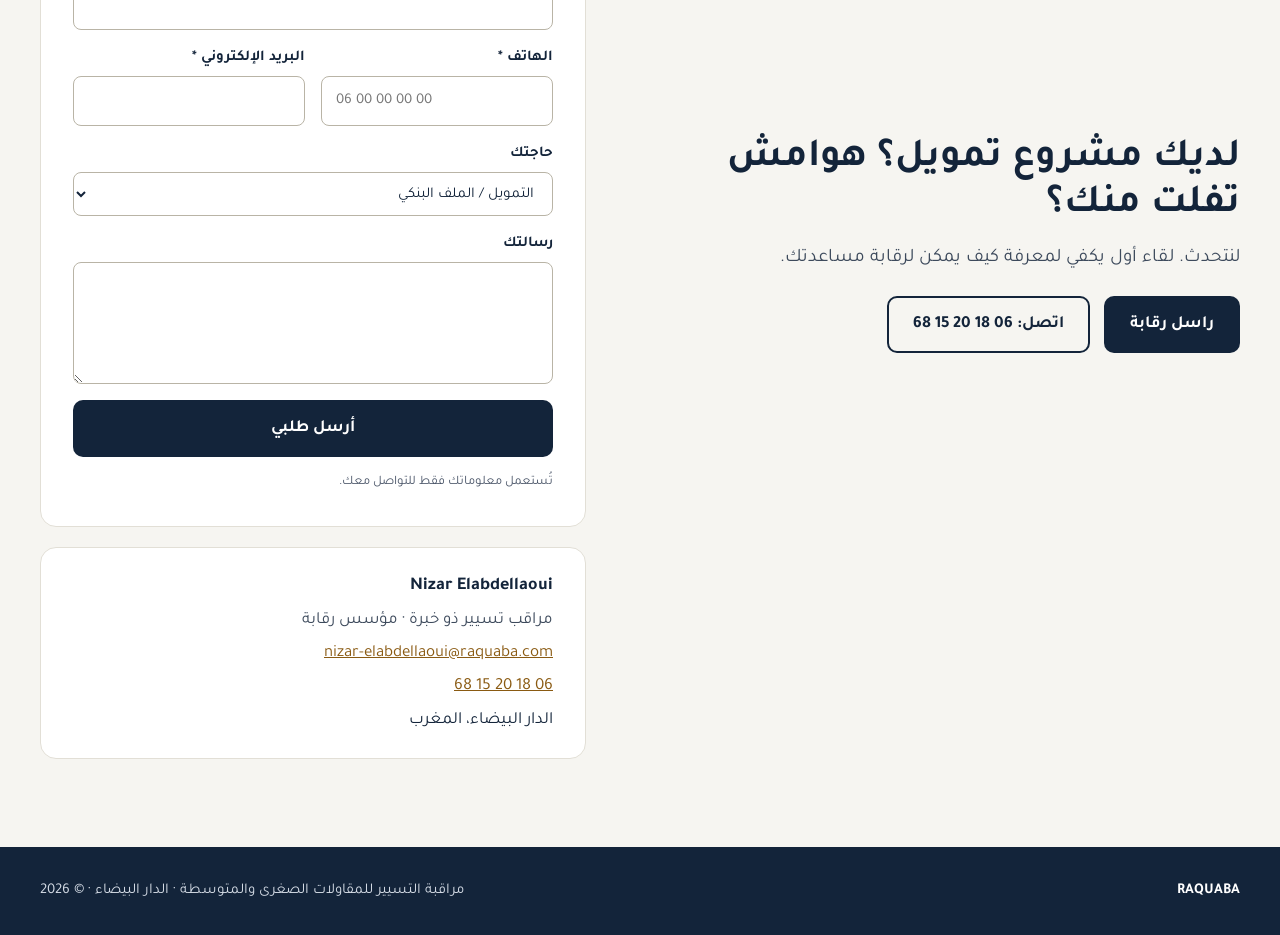
==== commit 61a4af37: "Update index.html" ====
--- a/ar/index.html
+++ b/ar/index.html
@@ -12,9 +12,12 @@
 <link rel="alternate" hreflang="fr" href="https://www.raquaba.com/">
 <link rel="alternate" hreflang="en" href="https://www.raquaba.com/en/">
 <link rel="alternate" hreflang="ar" href="https://www.raquaba.com/ar/">
+<link rel="alternate" hreflang="zh" href="https://www.raquaba.com/zh/">
+<link rel="alternate" hreflang="x-default" href="https://www.raquaba.com/">
 <link rel="stylesheet" href="https://fonts.googleapis.com/css2?family=Tajawal:wght@400;500;700&amp;display=swap">
 </head>
 <body>
+<div id="lang-tip" role="region" aria-label="Language"><div><p style="margin:0"><span></span> <a href="./"></a></p><button type="button" aria-label="Fermer / Close">×</button></div></div>
 <div class="k1">
 <header class="k2">
 <div class="k3">
@@ -26,7 +29,7 @@
 <a href="#financement" class="k7">التمويل</a>
 <a href="#services" class="k7">الخدمات</a>
 <a href="#methode" class="k7">منهجيتنا</a>
-<span class="lang" style="display: flex; gap: 6px; align-items: center; font-size: 15px"><a href="../" hreflang="fr" lang="fr" style="color: #13243A; text-decoration: none; padding: 6px 8px; border-radius: 6px">FR</a><a href="../en/" hreflang="en" lang="en" style="color: #13243A; text-decoration: none; padding: 6px 8px; border-radius: 6px">EN</a><a href="../ar/" hreflang="ar" lang="ar" style="color: #13243A; text-decoration: none; padding: 6px 8px; border-radius: 6px; background: #13243A; color: #FFFFFF">ع</a></span>
+<details class="lang"><summary aria-label="اختر اللغة"><svg width="18" height="18" viewBox="0 0 24 24" fill="none" stroke="currentColor" stroke-width="1.8" stroke-linecap="round" stroke-linejoin="round" aria-hidden="true"><circle cx="12" cy="12" r="9"></circle><path d="M3 12h18M12 3a14 14 0 0 1 0 18M12 3a14 14 0 0 0 0 18"></path></svg><svg class="flag" width="22" height="16" viewBox="0 0 30 20" preserveAspectRatio="xMidYMid slice" aria-hidden="true"><rect width="30" height="20" fill="#C1272D"></rect><path d="M15.00 5.60L17.94 14.65L10.24 9.05L19.76 9.05L12.06 14.65Z" fill="none" stroke="#006233" stroke-width="1" stroke-linejoin="round"></path></svg><span>AR</span></summary><ul><li><a href="../" hreflang="fr" lang="fr" data-setlang="fr"><svg class="flag" width="22" height="16" viewBox="0 0 30 20" preserveAspectRatio="xMidYMid slice" aria-hidden="true"><rect width="10" height="20" fill="#0055A4"></rect><rect x="10" width="10" height="20" fill="#FFFFFF"></rect><rect x="20" width="10" height="20" fill="#EF4135"></rect></svg>Français</a></li><li><a href="../en/" hreflang="en" lang="en" data-setlang="en"><svg class="flag" width="22" height="16" viewBox="0 0 30 20" preserveAspectRatio="xMidYMid slice" aria-hidden="true"><rect width="30" height="20" fill="#012169"></rect><path d="M0 0L30 20M30 0L0 20" stroke="#FFFFFF" stroke-width="4"></path><path d="M0 0L30 20M30 0L0 20" stroke="#C8102E" stroke-width="1.5"></path><path d="M15 0V20M0 10H30" stroke="#FFFFFF" stroke-width="6"></path><path d="M15 0V20M0 10H30" stroke="#C8102E" stroke-width="3.5"></path></svg>English</a></li><li><a href="../ar/" hreflang="ar" lang="ar" data-setlang="ar" aria-current="page"><svg class="flag" width="22" height="16" viewBox="0 0 30 20" preserveAspectRatio="xMidYMid slice" aria-hidden="true"><rect width="30" height="20" fill="#C1272D"></rect><path d="M15.00 5.60L17.94 14.65L10.24 9.05L19.76 9.05L12.06 14.65Z" fill="none" stroke="#006233" stroke-width="1" stroke-linejoin="round"></path></svg>العربية</a></li><li><a href="../zh/" hreflang="zh" lang="zh" data-setlang="zh"><svg class="flag" width="22" height="16" viewBox="0 0 30 20" preserveAspectRatio="xMidYMid slice" aria-hidden="true"><rect width="30" height="20" fill="#EE1C25"></rect><path d="M5.00 2.00L6.76 7.43L2.15 4.07L7.85 4.07L3.24 7.43Z" fill="#FFDE00"></path><path d="M10.00 1.00L10.59 2.81L9.05 1.69L10.95 1.69L9.41 2.81ZM12.00 3.00L12.59 4.81L11.05 3.69L12.95 3.69L11.41 4.81ZM12.00 6.00L12.59 7.81L11.05 6.69L12.95 6.69L11.41 7.81ZM10.00 8.00L10.59 9.81L9.05 8.69L10.95 8.69L9.41 9.81Z" fill="#FFDE00"></path></svg>中文</a></li></ul></details>
 <a href="#contact" class="k8">احجز موعدًا</a>
 </nav>
 </div>
@@ -305,5 +308,16 @@
   setTimeout(function () { f.reset(); document.getElementById('form-merci').style.display = 'block'; }, 400);
 });
 </script>
+<script>
+(function(){try{var cur="ar",pre="../",D={fr:"",en:"en/",ar:"ar/",zh:"zh/"},M={"fr":["Cette page est disponible en français.","Voir en français"],"en":["This page is available in English.","View in English"],"ar":["هذه الصفحة متوفرة بالعربية.","عرض بالعربية"],"zh":["本页面提供中文版本。","查看中文版"]};
+document.querySelectorAll("[data-setlang]").forEach(function(a){a.addEventListener("click",function(){try{localStorage.setItem("rq-lang",a.getAttribute("data-setlang"))}catch(e){}})});
+var saved=null;try{saved=localStorage.getItem("rq-lang")}catch(e){}if(saved)return;
+var pref=(navigator.languages||[navigator.language||""]).map(function(l){return String(l).slice(0,2).toLowerCase()}).filter(function(l){return M[l]})[0];
+if(!pref||pref===cur)return;var t=document.getElementById("lang-tip"),m=M[pref];
+t.querySelector("span").textContent=m[0];var a=t.querySelector("a");a.textContent=m[1];a.href=(pre+D[pref])||"./";a.setAttribute("data-setlang",pref);a.setAttribute("lang",pref);
+if(pref==="ar"){t.setAttribute("dir","rtl")}a.addEventListener("click",function(){try{localStorage.setItem("rq-lang",pref)}catch(e){}});
+t.querySelector("button").addEventListener("click",function(){t.classList.remove("on");try{localStorage.setItem("rq-lang",cur)}catch(e){}});t.classList.add("on");
+}catch(e){}})();
+</script>
 </body>
 </html>
--- a/styles.css
+++ b/styles.css
@@ -88,3 +88,18 @@
 .k85{display:none}
 @media (max-width:640px){h1{font-size:36px!important}h2{font-size:30px!important}}
 [dir=rtl] body, [dir=rtl] h1, [dir=rtl] h2, [dir=rtl] h3, [dir=rtl] h4, [dir=rtl] strong, [dir=rtl] span, [dir=rtl] p, [dir=rtl] a, [dir=rtl] li, [dir=rtl] label, [dir=rtl] button, [dir=rtl] input, [dir=rtl] select, [dir=rtl] textarea{font-family:'Tajawal','Source Sans 3',system-ui,sans-serif!important;letter-spacing:0!important}
+html:lang(zh) body, html:lang(zh) h1, html:lang(zh) h2, html:lang(zh) h3, html:lang(zh) h4, html:lang(zh) strong, html:lang(zh) span, html:lang(zh) p, html:lang(zh) a, html:lang(zh) li, html:lang(zh) label, html:lang(zh) button, html:lang(zh) input, html:lang(zh) select, html:lang(zh) textarea{font-family:'Sora','Noto Sans SC','PingFang SC','Microsoft YaHei',sans-serif!important;letter-spacing:0!important}
+.lang{position:relative}
+.lang summary{list-style:none;display:flex;align-items:center;gap:8px;cursor:pointer;padding:8px 12px;border:1px solid #E2DFD6;border-radius:999px;font-weight:600;font-size:15px;color:#13243A;min-height:44px;box-sizing:border-box}
+.lang summary::-webkit-details-marker{display:none}
+.lang summary:hover{background:#F6F5F1}
+.lang ul{position:absolute;inset-inline-end:0;top:calc(100% + 6px);margin:0;padding:6px;list-style:none;background:#FFFFFF;border:1px solid #E2DFD6;border-radius:12px;box-shadow:0 10px 30px rgba(19,36,58,.12);min-width:180px;z-index:20}
+.lang li a{display:flex;align-items:center;gap:10px;padding:10px 12px;border-radius:8px;color:#13243A;text-decoration:none;font-weight:600}
+.lang li a:hover{background:#F6F5F1}
+.lang li a[aria-current]{background:#13243A;color:#FFFFFF}
+.lang svg.flag{flex:none;border-radius:2px;box-shadow:0 0 0 1px rgba(0,0,0,.12)}
+#lang-tip{display:none;background:#FBF3E4;border-bottom:1px solid #EAD9B8;color:#13243A;font-size:15px}
+#lang-tip.on{display:block}
+#lang-tip div{max-width:1200px;margin:0 auto;padding:10px 24px;display:flex;flex-wrap:wrap;align-items:center;justify-content:space-between;gap:12px}
+#lang-tip a{font-weight:700;color:#8A5A12}
+#lang-tip button{font:inherit;background:none;border:0;color:#13243A;cursor:pointer;min-width:44px;min-height:44px;font-size:20px;line-height:1}
